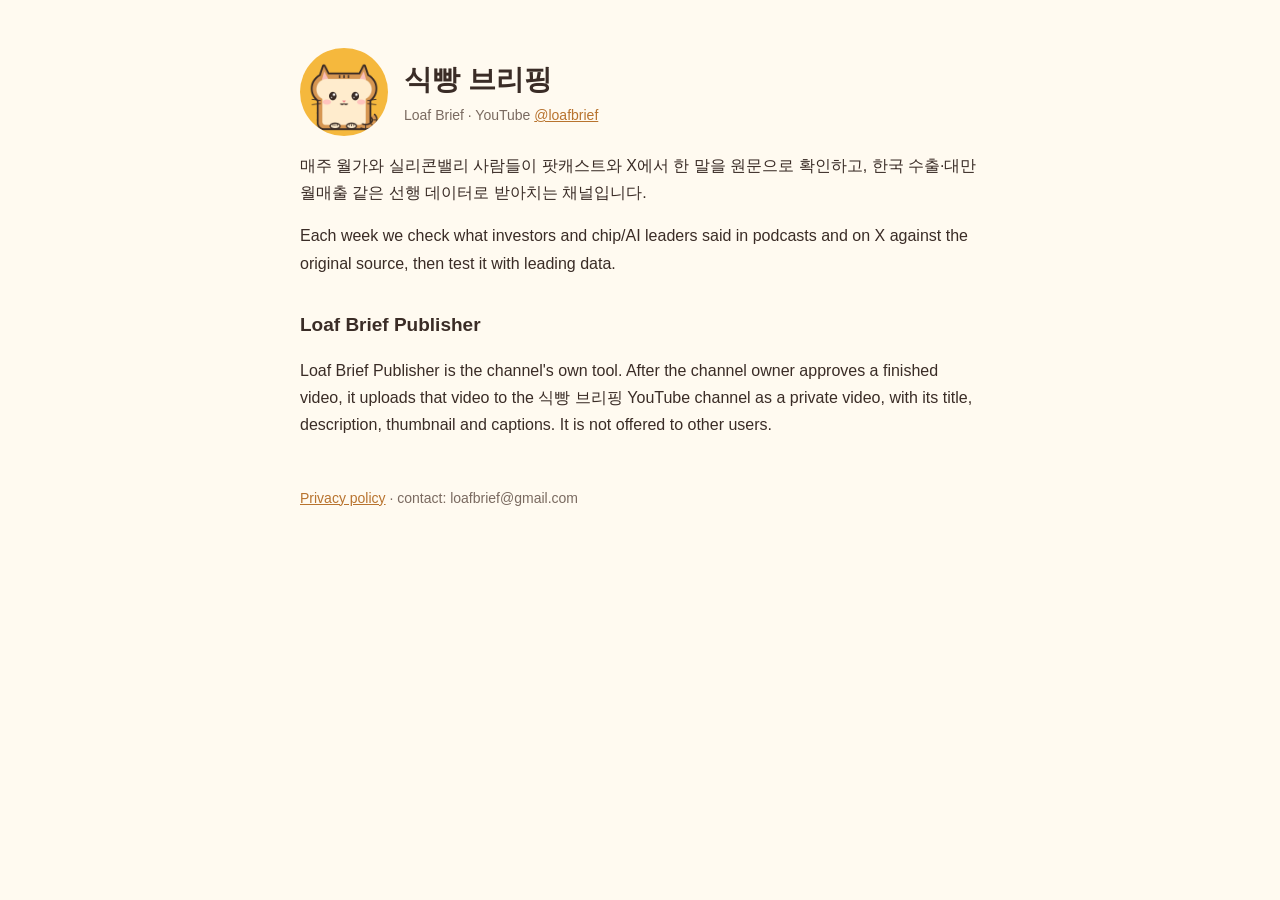
==== index.html @ c0f0d739 "Home and privacy pages for Loaf Brief Publisher" ====
<!doctype html><html lang="ko"><head><meta charset="utf-8"><meta name="viewport" content="width=device-width,initial-scale=1">
<title>식빵 브리핑</title><link rel="stylesheet" href="style.css"></head><body><main>
<header><img src="avatar.png" alt="식빵 고양이"><div><h1>식빵 브리핑</h1><div class="muted">Loaf Brief · YouTube <a href="https://www.youtube.com/@loafbrief">@loafbrief</a></div></div></header>
<p>매주 월가와 실리콘밸리 사람들이 팟캐스트와 X에서 한 말을 원문으로 확인하고, 한국 수출·대만 월매출 같은 선행 데이터로 받아치는 채널입니다.</p>
<p>Each week we check what investors and chip/AI leaders said in podcasts and on X against the original source, then test it with leading data.</p>
<h2>Loaf Brief Publisher</h2>
<p>Loaf Brief Publisher is the channel's own tool. After the channel owner approves a finished video, it uploads that video to the 식빵 브리핑 YouTube channel as a private video, with its title, description, thumbnail and captions. It is not offered to other users.</p>
<footer><a href="privacy.html">Privacy policy</a> · contact: loafbrief@gmail.com</footer>
</main></body></html>
---- style.css ----
:root{--bg:#fffaf0;--fg:#3a2c26;--muted:#7a6a60;--accent:#b8732e;--card:#ffffff}
@media (prefers-color-scheme:dark){:root{--bg:#1d1916;--fg:#f3e9dc;--muted:#b9a897;--accent:#f0b25e;--card:#2a241f}}
body{margin:0;background:var(--bg);color:var(--fg);font:16px/1.7 -apple-system,"Apple SD Gothic Neo","Noto Sans KR",sans-serif}
main{max-width:680px;margin:0 auto;padding:48px max(16px,env(safe-area-inset-left))}
header{display:flex;gap:16px;align-items:center}
header img{width:88px;height:88px;border-radius:50%}
h1{margin:0;font-size:28px} h2{font-size:19px;margin-top:32px}
a{color:var(--accent)} .muted{color:var(--muted);font-size:14px}
footer{margin-top:48px;color:var(--muted);font-size:14px}
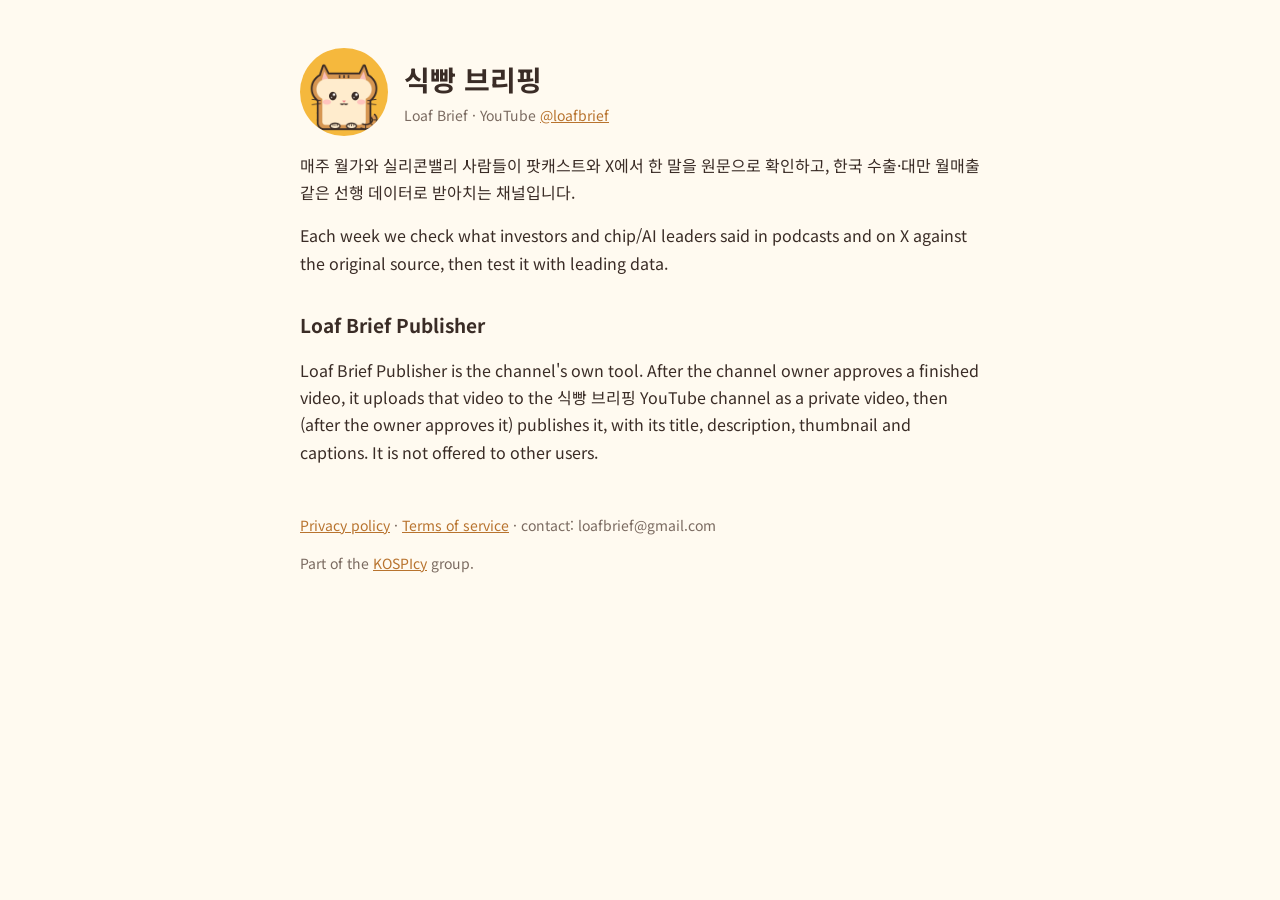
==== commit bf364d4a: "Add terms of service; extend privacy policy for YouTube API quota form Co-Authored-By: Claude Sonnet" ====
--- a/index.html
+++ b/index.html
@@ -4,6 +4,6 @@
 <p>매주 월가와 실리콘밸리 사람들이 팟캐스트와 X에서 한 말을 원문으로 확인하고, 한국 수출·대만 월매출 같은 선행 데이터로 받아치는 채널입니다.</p>
 <p>Each week we check what investors and chip/AI leaders said in podcasts and on X against the original source, then test it with leading data.</p>
 <h2>Loaf Brief Publisher</h2>
-<p>Loaf Brief Publisher is the channel's own tool. After the channel owner approves a finished video, it uploads that video to the 식빵 브리핑 YouTube channel as a private video, with its title, description, thumbnail and captions. It is not offered to other users.</p>
-<footer><a href="privacy.html">Privacy policy</a> · contact: loafbrief@gmail.com</footer>
-</main></body></html>
+<p>Loaf Brief Publisher is the channel's own tool. After the channel owner approves a finished video, it uploads that video to the 식빵 브리핑 YouTube channel as a private video, then (after the owner approves it) publishes it, with its title, description, thumbnail and captions. It is not offered to other users.</p>
+<footer><a href="privacy.html">Privacy policy</a> · <a href="terms.html">Terms of service</a> · contact: loafbrief@gmail.com</footer>
+<p class="muted">Part of the <a href="https://kospicy.com">KOSPIcy</a> group.</p></main></body></html>
--- a/style.css
+++ b/style.css
@@ -1,6 +1,7 @@
+@import url("https://fonts.googleapis.com/css2?family=Noto+Sans+KR:wght@400;500;700&display=swap");
 :root{--bg:#fffaf0;--fg:#3a2c26;--muted:#7a6a60;--accent:#b8732e;--card:#ffffff}
 @media (prefers-color-scheme:dark){:root{--bg:#1d1916;--fg:#f3e9dc;--muted:#b9a897;--accent:#f0b25e;--card:#2a241f}}
-body{margin:0;background:var(--bg);color:var(--fg);font:16px/1.7 -apple-system,"Apple SD Gothic Neo","Noto Sans KR",sans-serif}
+body{margin:0;background:var(--bg);color:var(--fg);font:16px/1.7 "Noto Sans KR",-apple-system,"Apple SD Gothic Neo",sans-serif}
 main{max-width:680px;margin:0 auto;padding:48px max(16px,env(safe-area-inset-left))}
 header{display:flex;gap:16px;align-items:center}
 header img{width:88px;height:88px;border-radius:50%}
